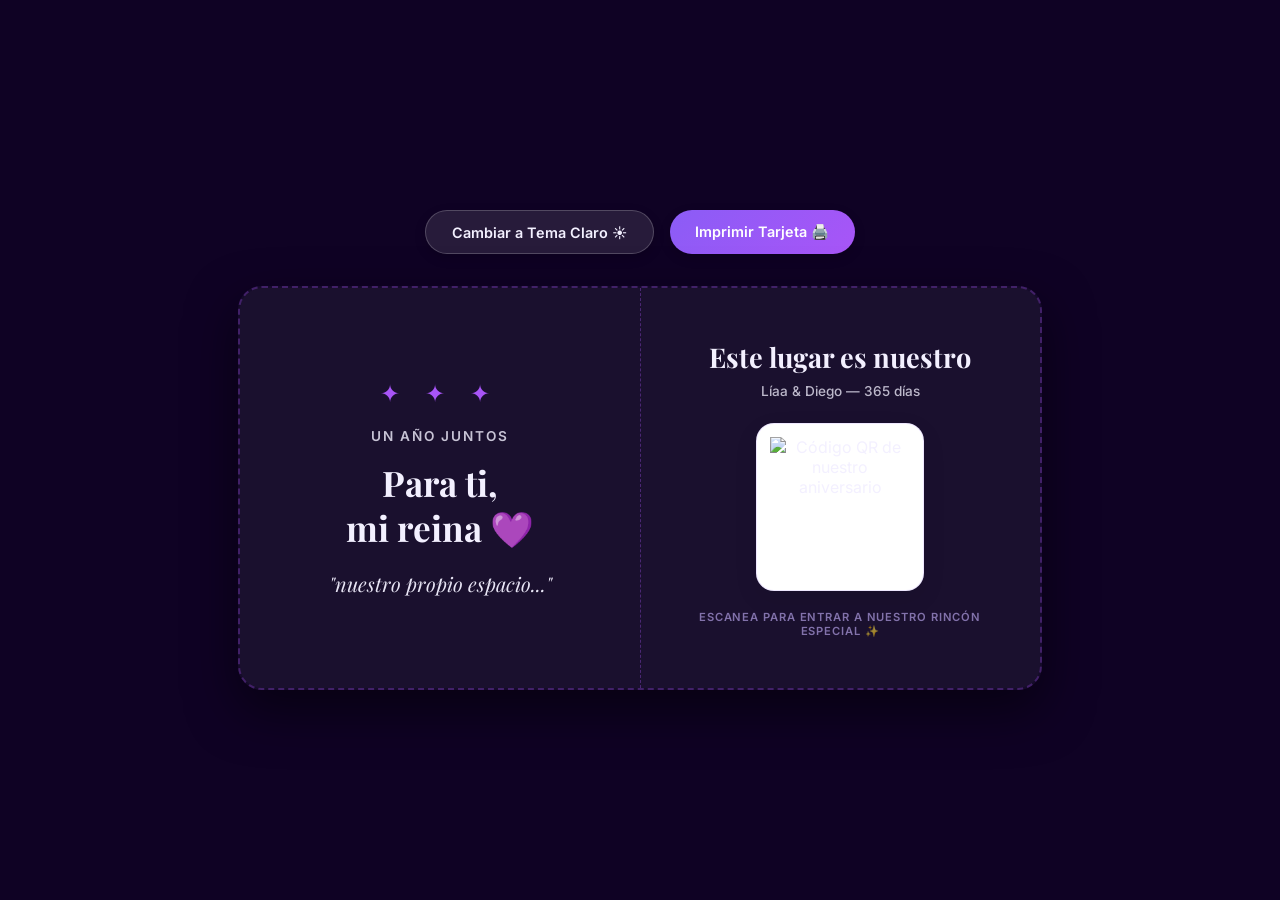
==== tarjeta_imprimible.html @ f58209b0 "feat: add gorgeous, print-ready, double-sided gift card template" ====
<!DOCTYPE html>
<html lang="es">
<head>
  <meta charset="UTF-8">
  <meta name="viewport" content="width=device-width, initial-scale=1.0">
  <title>Tarjeta de Regalo Especial 💜</title>
  <link href="https://fonts.googleapis.com/css2?family=Inter:wght@400;500;600;700&family=Playfair+Display:ital,wght@0,600;0,700;1,400&display=swap" rel="stylesheet">
  <style>
    :root {
      --lila: #8b5cf6;
      --lila-lt: #a855f7;
      --bg-dark: #0f0224;
      --card-dark: rgba(25, 15, 45, 0.75);
      --border-dark: rgba(168, 85, 247, 0.3);
      --text-dark: #f3f0ff;
      --sub-dark: rgba(200, 180, 255, 0.6);

      --bg-light: #fdfbff;
      --card-light: #ffffff;
      --border-light: rgba(139, 92, 246, 0.25);
      --text-light: #2e1065;
      --sub-light: #6b21a8;
    }

    body {
      margin: 0;
      padding: 0;
      font-family: 'Inter', sans-serif;
      display: flex;
      flex-direction: column;
      align-items: center;
      justify-content: center;
      min-height: 100vh;
      transition: background 0.4s ease, color 0.4s ease;
    }

    /* --- Theme: Dark --- */
    body.theme-dark {
      background: var(--bg-dark);
      color: var(--text-dark);
    }
    body.theme-dark .card-container {
      background: var(--card-dark);
      border: 2px dashed var(--border-dark);
      box-shadow: 0 20px 50px rgba(0, 0, 0, 0.5);
    }
    body.theme-dark .card-side {
      background: rgba(255, 255, 255, 0.02);
    }
    body.theme-dark .card-side:first-child {
      border-right: 1px dashed var(--border-dark);
    }
    body.theme-dark .sparkles { color: var(--lila-lt); }
    body.theme-dark .tap-hint { color: var(--sub-dark); }

    /* --- Theme: Light --- */
    body.theme-light {
      background: #f3f0f7;
      color: var(--text-light);
    }
    body.theme-light .card-container {
      background: var(--card-light);
      border: 2px dashed var(--border-light);
      box-shadow: 0 15px 35px rgba(107, 33, 168, 0.1);
    }
    body.theme-light .card-side {
      background: #faf8ff;
    }
    body.theme-light .card-side:first-child {
      border-right: 1px dashed var(--border-light);
    }
    body.theme-light .sparkles { color: var(--lila); }
    body.theme-light .tap-hint { color: var(--sub-light); }

    /* --- Controls Panel --- */
    .controls {
      display: flex;
      gap: 1rem;
      margin-bottom: 2rem;
    }
    .btn {
      padding: 0.8rem 1.6rem;
      font-family: 'Inter', sans-serif;
      font-size: 0.9rem;
      font-weight: 600;
      border-radius: 50px;
      cursor: pointer;
      border: none;
      transition: all 0.3s ease;
      box-shadow: 0 4px 12px rgba(0,0,0,0.15);
    }
    .btn-theme {
      background: rgba(255, 255, 255, 0.1);
      border: 1.5px solid rgba(255, 255, 255, 0.2);
      color: inherit;
    }
    body.theme-light .btn-theme {
      background: #ffffff;
      border-color: rgba(139, 92, 246, 0.2);
    }
    .btn-theme:hover {
      transform: translateY(-2px);
    }
    .btn-print {
      background: linear-gradient(135deg, var(--lila) 0%, var(--lila-lt) 100%);
      color: white;
    }
    .btn-print:hover {
      transform: translateY(-2px);
      box-shadow: 0 8px 20px rgba(168, 85, 247, 0.4);
    }

    /* --- Card Container Layout --- */
    .card-container {
      display: flex;
      width: 800px;
      height: 400px;
      border-radius: 24px;
      overflow: hidden;
      position: relative;
      transition: all 0.4s ease;
    }

    .card-side {
      flex: 1;
      display: flex;
      flex-direction: column;
      justify-content: center;
      align-items: center;
      padding: 2.5rem;
      box-sizing: border-box;
      text-align: center;
      position: relative;
    }

    /* --- Front Side Cover --- */
    .sparkles {
      font-size: 1.5rem;
      margin-bottom: 1.2rem;
      letter-spacing: 0.4em;
    }
    .pretitle {
      font-size: 0.85rem;
      text-transform: uppercase;
      letter-spacing: 0.15em;
      margin: 0 0 1rem;
      font-weight: 600;
      opacity: 0.8;
    }
    .title {
      font-family: 'Playfair Display', serif;
      font-size: 2.2rem;
      font-weight: 700;
      margin: 0 0 1.2rem;
      line-height: 1.3;
    }
    .subtitle {
      font-family: 'Playfair Display', serif;
      font-style: italic;
      font-size: 1.25rem;
      margin: 0;
      opacity: 0.95;
    }

    /* --- Inside / Back (QR side) --- */
    .qr-title {
      font-family: 'Playfair Display', serif;
      font-size: 1.7rem;
      font-weight: 700;
      margin: 0 0 0.5rem;
    }
    .qr-sub {
      font-size: 0.85rem;
      font-weight: 500;
      margin: 0 0 1.5rem;
      opacity: 0.75;
    }
    .qr-wrapper {
      background: white;
      padding: 0.8rem;
      border-radius: 18px;
      box-shadow: 0 8px 24px rgba(0,0,0,0.08);
      display: flex;
      align-items: center;
      justify-content: center;
      margin-bottom: 1.2rem;
      border: 1.5px solid rgba(139, 92, 246, 0.15);
    }
    .qr-image {
      width: 140px;
      height: 140px;
      display: block;
    }
    .tap-hint {
      font-size: 0.7rem;
      text-transform: uppercase;
      letter-spacing: 0.08em;
      font-weight: 600;
      margin: 0;
    }

    /* --- Folding Guide Line --- */
    .fold-line {
      position: absolute;
      top: 0;
      bottom: 0;
      left: 50%;
      width: 0;
      border-left: 1px dashed rgba(168, 85, 247, 0.35);
      z-index: 10;
      pointer-events: none;
    }

    /* --- Printing Layout Overrides --- */
    @media print {
      body {
        background: white !important;
        color: black !important;
        -webkit-print-color-adjust: exact;
        print-color-adjust: exact;
      }
      .no-print {
        display: none !important;
      }
      .card-container {
        box-shadow: none !important;
        margin-top: 2cm !important;
      }
      body.theme-dark .card-container {
        border-color: #8b5cf6 !important;
      }
      body.theme-light .card-container {
        border-color: #8b5cf6 !important;
      }
    }
  </style>
</head>
<body class="theme-dark">

  <div class="controls no-print">
    <button class="btn btn-theme" onclick="toggleTheme()" id="theme-btn">Cambiar a Tema Claro ☀️</button>
    <button class="btn btn-print" onclick="printCard()">Imprimir Tarjeta 🖨️</button>
  </div>

  <div class="card-container">
    <div class="fold-line"></div>

    <!-- CARA A: PORTADA -->
    <div class="card-side">
      <div class="sparkles">✦ ✦ ✦</div>
      <p class="pretitle">un año juntos</p>
      <h1 class="title">Para ti,<br>mi reina 💜</h1>
      <p class="subtitle">"nuestro propio espacio..."</p>
    </div>

    <!-- CARA B: CÓDIGO QR -->
    <div class="card-side">
      <h2 class="qr-title">Este lugar es nuestro</h2>
      <p class="qr-sub">Líaa & Diego — 365 días</p>
      <div class="qr-wrapper">
        <img class="qr-image" src="codigo_qr_premium.png" alt="Código QR de nuestro aniversario" />
      </div>
      <p class="tap-hint">Escanea para entrar a nuestro rincón especial ✨</p>
    </div>
  </div>

  <script>
    function toggleTheme() {
      const body = document.body;
      const btn = document.getElementById('theme-btn');
      if (body.classList.contains('theme-dark')) {
        body.classList.remove('theme-dark');
        body.classList.add('theme-light');
        btn.textContent = 'Cambiar a Tema Oscuro 🌙';
      } else {
        body.classList.remove('theme-light');
        body.classList.add('theme-dark');
        btn.textContent = 'Cambiar a Tema Claro ☀️';
      }
    }

    function printCard() {
      window.print();
    }
  </script>
</body>
</html>
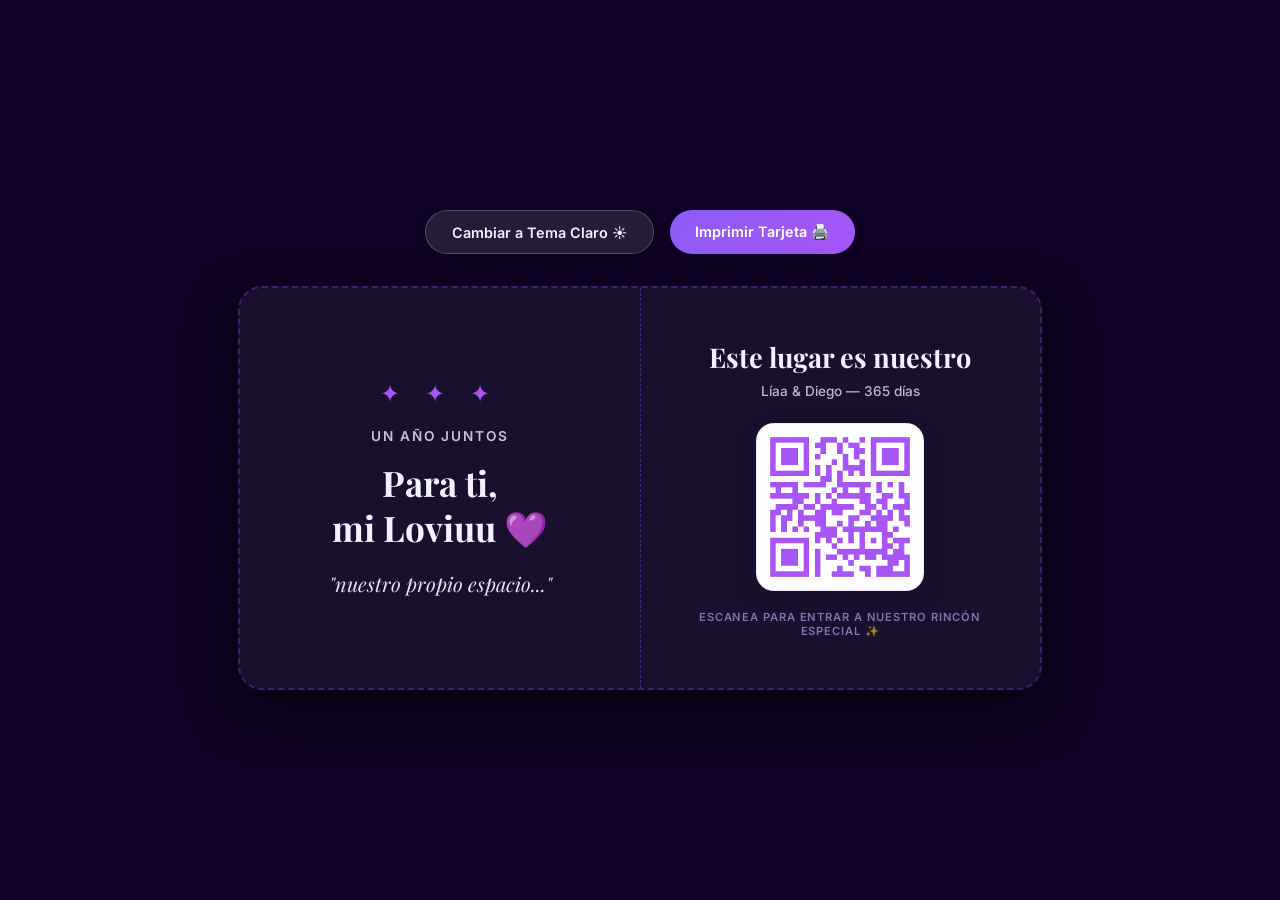
==== commit 44b5af5e: "feat: complete printed card design with beautiful tulips, petals, and musical notes" ====
--- a/tarjeta_imprimible.html
+++ b/tarjeta_imprimible.html
@@ -249,7 +249,7 @@
     <div class="card-side">
       <div class="sparkles">✦ ✦ ✦</div>
       <p class="pretitle">un año juntos</p>
-      <h1 class="title">Para ti,<br>mi reina 💜</h1>
+      <h1 class="title">Para ti,<br>mi Loviuu 💜</h1>
       <p class="subtitle">"nuestro propio espacio..."</p>
     </div>
 
